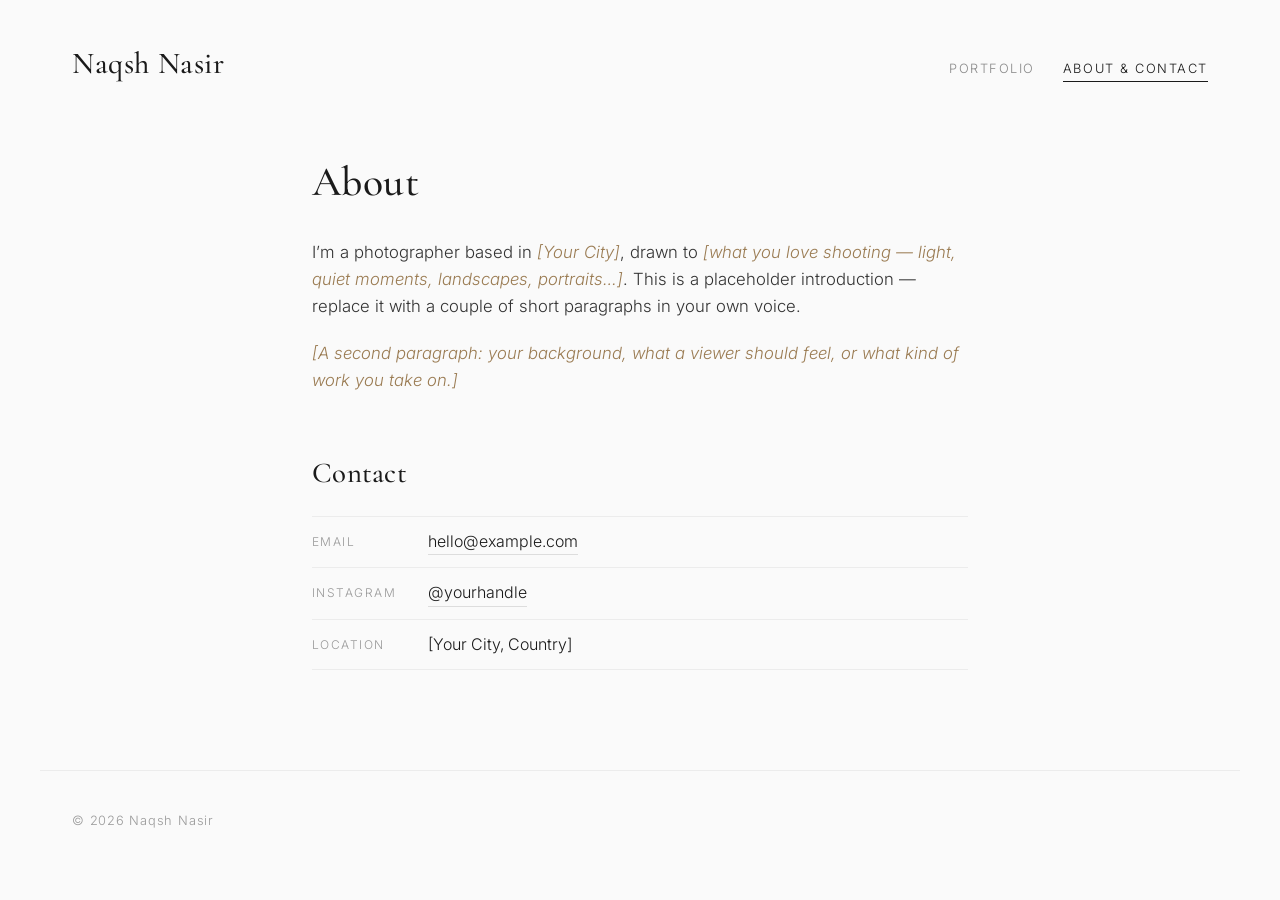
==== about.html @ 5d3107ed "Initial commit" ====
<!DOCTYPE html>
<html lang="en">
<head>
  <meta charset="UTF-8" />
  <meta name="viewport" content="width=device-width, initial-scale=1.0" />
  <title>Naqsh Nasir — About &amp; Contact</title>
  <meta name="description" content="About Naqsh Nasir and how to get in touch." />
  <link rel="preconnect" href="https://fonts.googleapis.com" />
  <link rel="preconnect" href="https://fonts.gstatic.com" crossorigin />
  <link href="https://fonts.googleapis.com/css2?family=Cormorant+Garamond:wght@400;500&family=Inter:wght@300;400;500&display=swap" rel="stylesheet" />
  <link rel="stylesheet" href="css/style.css" />
</head>
<body>
  <header class="site-header">
    <a class="wordmark" href="index.html">Naqsh&nbsp;Nasir</a>
    <nav class="nav">
      <a href="index.html">Portfolio</a>
      <a href="about.html" class="active">About &amp; Contact</a>
    </nav>
  </header>

  <main class="about">
    <section class="about-intro">
      <h1>About</h1>
      <!-- TODO: Replace with your own bio. -->
      <p>
        I’m a photographer based in <em>[Your City]</em>, drawn to
        <em>[what you love shooting — light, quiet moments, landscapes, portraits…]</em>.
        This is a placeholder introduction — replace it with a couple of short
        paragraphs in your own voice.
      </p>
      <p>
        <em>[A second paragraph: your background, what a viewer should feel,
        or what kind of work you take on.]</em>
      </p>
    </section>

    <section class="contact">
      <h2>Contact</h2>
      <ul class="contact-list">
        <!-- TODO: Fill in your real details. Delete any lines you don't want. -->
        <li><span class="contact-label">Email</span>
          <a href="mailto:hello@example.com">hello@example.com</a></li>
        <li><span class="contact-label">Instagram</span>
          <a href="https://instagram.com/yourhandle" target="_blank" rel="noopener">@yourhandle</a></li>
        <li><span class="contact-label">Location</span>
          <span>[Your City, Country]</span></li>
      </ul>
    </section>
  </main>

  <footer class="site-footer">
    <span>© <span id="year"></span> Naqsh Nasir</span>
  </footer>

  <script>document.getElementById('year').textContent = new Date().getFullYear();</script>
</body>
</html>
---- css/style.css ----
/* ---------- Reset & base ---------- */
*, *::before, *::after { box-sizing: border-box; }
html { -webkit-text-size-adjust: 100%; }
body {
  margin: 0;
  font-family: "Inter", system-ui, -apple-system, sans-serif;
  font-weight: 300;
  color: #1a1a1a;
  background: #fafafa;
  line-height: 1.6;
  -webkit-font-smoothing: antialiased;
}
a { color: inherit; text-decoration: none; }
img { display: block; max-width: 100%; }

/* ---------- Layout container ---------- */
.site-header,
.portfolio,
.about,
.site-footer { max-width: 1200px; margin: 0 auto; padding-left: 32px; padding-right: 32px; }

/* ---------- Header / nav ---------- */
.site-header {
  display: flex;
  align-items: baseline;
  justify-content: space-between;
  flex-wrap: wrap;
  gap: 12px 24px;
  padding-top: 40px;
  padding-bottom: 40px;
}
.wordmark {
  font-family: "Cormorant Garamond", Georgia, serif;
  font-size: 1.9rem;
  font-weight: 500;
  letter-spacing: 0.02em;
}
.nav { display: flex; gap: 28px; }
.nav a {
  font-size: 0.8rem;
  letter-spacing: 0.12em;
  text-transform: uppercase;
  color: #8a8a8a;
  padding-bottom: 2px;
  border-bottom: 1px solid transparent;
  transition: color 0.25s ease, border-color 0.25s ease;
}
.nav a:hover { color: #1a1a1a; }
.nav a.active { color: #1a1a1a; border-color: #1a1a1a; }

/* ---------- Portfolio / gallery (masonry via CSS columns) ---------- */
.portfolio { padding-bottom: 80px; min-height: 50vh; }
.gallery {
  column-count: 3;
  column-gap: 16px;
}
@media (max-width: 900px) { .gallery { column-count: 2; } }
@media (max-width: 560px) { .gallery { column-count: 1; } }

.gallery-item {
  break-inside: avoid;
  margin-bottom: 16px;
  cursor: zoom-in;
  overflow: hidden;
  background: #ececec;
}
.gallery-item img {
  width: 100%;
  height: auto;
  opacity: 0;
  transform: scale(1.01);
  transition: opacity 0.6s ease, transform 0.6s ease;
}
.gallery-item img.loaded { opacity: 1; transform: scale(1); }
.gallery-item:hover img.loaded { transform: scale(1.03); }

.gallery-loading,
.gallery-empty {
  text-align: center;
  color: #9a9a9a;
  font-size: 0.9rem;
  padding: 60px 0;
}

/* ---------- About page ---------- */
.about { padding-top: 20px; padding-bottom: 100px; max-width: 720px; }
.about h1, .about h2 {
  font-family: "Cormorant Garamond", Georgia, serif;
  font-weight: 500;
  letter-spacing: 0.01em;
}
.about h1 { font-size: 2.6rem; margin: 0 0 24px; }
.about h2 { font-size: 1.8rem; margin: 56px 0 20px; }
.about p { font-size: 1.05rem; color: #333; margin: 0 0 20px; }
.about em { color: #9a7b52; font-style: italic; } /* placeholder highlight */

.contact-list { list-style: none; margin: 0; padding: 0; }
.contact-list li {
  display: flex;
  gap: 16px;
  padding: 12px 0;
  border-top: 1px solid #ececec;
  font-size: 1rem;
}
.contact-list li:last-child { border-bottom: 1px solid #ececec; }
.contact-label {
  flex: 0 0 100px;
  color: #9a9a9a;
  font-size: 0.75rem;
  letter-spacing: 0.12em;
  text-transform: uppercase;
  padding-top: 3px;
}
.contact-list a { border-bottom: 1px solid #ddd; transition: border-color 0.25s ease; }
.contact-list a:hover { border-color: #1a1a1a; }

/* ---------- Footer ---------- */
.site-footer {
  padding-top: 40px;
  padding-bottom: 40px;
  border-top: 1px solid #ececec;
  color: #9a9a9a;
  font-size: 0.8rem;
  letter-spacing: 0.06em;
}

/* ---------- Lightbox ---------- */
.lightbox {
  position: fixed;
  inset: 0;
  z-index: 100;
  display: flex;
  align-items: center;
  justify-content: center;
  background: rgba(250, 250, 250, 0.98);
  padding: 5vh 6vw;
}
.lightbox[hidden] { display: none; }
.lightbox-img {
  max-width: 100%;
  max-height: 90vh;
  width: auto;
  height: auto;
  object-fit: contain;
  box-shadow: 0 20px 60px rgba(0,0,0,0.15);
}
.lightbox-caption {
  position: absolute;
  bottom: 24px;
  left: 0; right: 0;
  text-align: center;
  color: #6a6a6a;
  font-size: 0.85rem;
  letter-spacing: 0.04em;
}
.lightbox-close,
.lightbox-nav {
  position: absolute;
  background: none;
  border: none;
  color: #4a4a4a;
  cursor: pointer;
  line-height: 1;
  transition: color 0.2s ease;
}
.lightbox-close:hover,
.lightbox-nav:hover { color: #000; }
.lightbox-close { top: 24px; right: 32px; font-size: 2.4rem; }
.lightbox-nav { top: 50%; transform: translateY(-50%); font-size: 3rem; padding: 0 20px; }
.lightbox-prev { left: 8px; }
.lightbox-next { right: 8px; }

@media (max-width: 560px) {
  .site-header, .portfolio, .about, .site-footer { padding-left: 20px; padding-right: 20px; }
  .lightbox-nav { font-size: 2.2rem; padding: 0 8px; }
}

/* ---------- Optional dark preference (kept subtle) ---------- */
@media (prefers-color-scheme: dark) {
  body { background: #111; color: #eaeaea; }
  .nav a { color: #7a7a7a; }
  .nav a:hover, .nav a.active { color: #fff; }
  .nav a.active { border-color: #fff; }
  .gallery-item { background: #1c1c1c; }
  .about p { color: #cfcfcf; }
  .contact-list li, .contact-list li:last-child, .site-footer { border-color: #262626; }
  .contact-list a { border-color: #333; }
  .contact-list a:hover { border-color: #fff; }
  .lightbox { background: rgba(10,10,10,0.98); }
  .lightbox-caption { color: #9a9a9a; }
  .lightbox-close, .lightbox-nav { color: #aaa; }
  .lightbox-close:hover, .lightbox-nav:hover { color: #fff; }
}
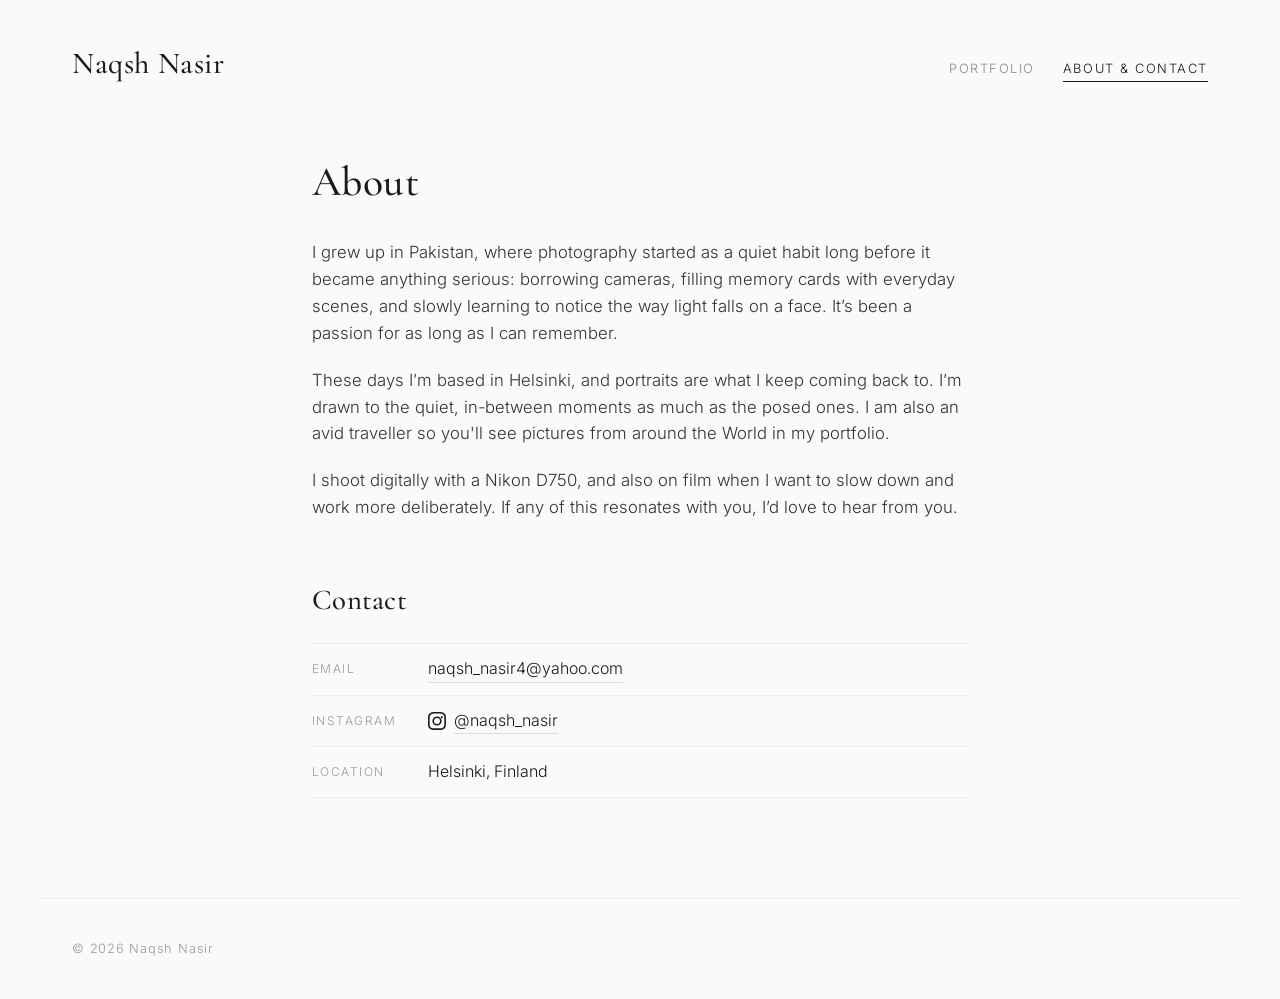
==== commit 1b3603fe: "adding bio" ====
--- a/about.html
+++ b/about.html
@@ -22,29 +22,38 @@
   <main class="about">
     <section class="about-intro">
       <h1>About</h1>
-      <!-- TODO: Replace with your own bio. -->
       <p>
-        I’m a photographer based in <em>[Your City]</em>, drawn to
-        <em>[what you love shooting — light, quiet moments, landscapes, portraits…]</em>.
-        This is a placeholder introduction — replace it with a couple of short
-        paragraphs in your own voice.
+        I grew up in Pakistan, where photography started as a quiet habit long
+        before it became anything serious: borrowing cameras, filling memory
+        cards with everyday scenes, and slowly learning to notice the way light
+        falls on a face. It’s been a passion for as long as I can remember.
       </p>
       <p>
-        <em>[A second paragraph: your background, what a viewer should feel,
-        or what kind of work you take on.]</em>
+        These days I’m based in Helsinki, and portraits are what I keep coming
+        back to. I’m drawn to the quiet, in-between moments as much as the posed
+        ones. I am also an avid traveller so you'll see pictures from around the World in my portfolio.
+      </p>
+      <p>
+        I shoot digitally with a Nikon D750, and also on film when I want to slow
+        down and work more deliberately. If any of this resonates with you, I’d
+        love to hear from you.
       </p>
     </section>
 
     <section class="contact">
       <h2>Contact</h2>
       <ul class="contact-list">
-        <!-- TODO: Fill in your real details. Delete any lines you don't want. -->
         <li><span class="contact-label">Email</span>
-          <a href="mailto:hello@example.com">hello@example.com</a></li>
+          <a href="mailto:naqsh_nasir4@yahoo.com">naqsh_nasir4@yahoo.com</a></li>
         <li><span class="contact-label">Instagram</span>
-          <a href="https://instagram.com/yourhandle" target="_blank" rel="noopener">@yourhandle</a></li>
+          <a class="ig-link" href="https://instagram.com/naqsh_nasir" target="_blank" rel="noopener">
+            <svg class="ig-icon" viewBox="0 0 24 24" width="18" height="18" aria-hidden="true" focusable="false">
+              <path fill="currentColor" d="M12 2.16c3.2 0 3.58.01 4.85.07 1.17.05 1.8.25 2.22.41.56.22.96.48 1.38.9.42.42.68.82.9 1.38.16.42.36 1.05.41 2.22.06 1.27.07 1.65.07 4.85s-.01 3.58-.07 4.85c-.05 1.17-.25 1.8-.41 2.22-.22.56-.48.96-.9 1.38-.42.42-.82.68-1.38.9-.42.16-1.05.36-2.22.41-1.27.06-1.65.07-4.85.07s-3.58-.01-4.85-.07c-1.17-.05-1.8-.25-2.22-.41-.56-.22-.96-.48-1.38-.9-.42-.42-.68-.82-.9-1.38-.16-.42-.36-1.05-.41-2.22-.06-1.27-.07-1.65-.07-4.85s.01-3.58.07-4.85c.05-1.17.25-1.8.41-2.22.22-.56.48-.96.9-1.38.42-.42.82-.68 1.38-.9.42-.16 1.05-.36 2.22-.41 1.27-.06 1.65-.07 4.85-.07M12 0C8.74 0 8.33.01 7.05.07 5.78.13 4.9.33 4.14.63c-.79.31-1.46.72-2.12 1.38C1.36 2.67.95 3.34.63 4.14.33 4.9.13 5.78.07 7.05.01 8.33 0 8.74 0 12s.01 3.67.07 4.95c.06 1.27.26 2.15.56 2.91.31.79.72 1.46 1.38 2.12.66.66 1.33 1.07 2.12 1.38.76.3 1.64.5 2.91.56C8.33 23.99 8.74 24 12 24s3.67-.01 4.95-.07c1.27-.06 2.15-.26 2.91-.56.79-.31 1.46-.72 2.12-1.38.66-.66 1.07-1.33 1.38-2.12.3-.76.5-1.64.56-2.91.06-1.28.07-1.69.07-4.95s-.01-3.67-.07-4.95c-.06-1.27-.26-2.15-.56-2.91-.31-.79-.72-1.46-1.38-2.12-.66-.66-1.33-1.07-2.12-1.38-.76-.3-1.64-.5-2.91-.56C15.67.01 15.26 0 12 0zm0 5.84A6.16 6.16 0 1 0 18.16 12 6.16 6.16 0 0 0 12 5.84zm0 10.16A4 4 0 1 1 16 12a4 4 0 0 1-4 4zm6.41-10.4a1.44 1.44 0 1 0 1.44 1.44 1.44 1.44 0 0 0-1.44-1.44z"/>
+            </svg>
+            <span>@naqsh_nasir</span>
+          </a></li>
         <li><span class="contact-label">Location</span>
-          <span>[Your City, Country]</span></li>
+          <span>Helsinki, Finland</span></li>
       </ul>
     </section>
   </main>
--- a/css/style.css
+++ b/css/style.css
@@ -113,6 +113,11 @@
 }
 .contact-list a { border-bottom: 1px solid #ddd; transition: border-color 0.25s ease; }
 .contact-list a:hover { border-color: #1a1a1a; }
+/* Instagram link: icon + handle, underline only under the text */
+.contact-list a.ig-link { display: inline-flex; align-items: center; gap: 8px; border-bottom: none; }
+.contact-list a.ig-link .ig-icon { flex: 0 0 auto; }
+.contact-list a.ig-link span { border-bottom: 1px solid #ddd; transition: border-color 0.25s ease; }
+.contact-list a.ig-link:hover span { border-color: #1a1a1a; }
 
 /* ---------- Footer ---------- */
 .site-footer {
@@ -186,6 +191,9 @@
   .contact-list li, .contact-list li:last-child, .site-footer { border-color: #262626; }
   .contact-list a { border-color: #333; }
   .contact-list a:hover { border-color: #fff; }
+  .contact-list a.ig-link { border-color: transparent; }
+  .contact-list a.ig-link span { border-color: #333; }
+  .contact-list a.ig-link:hover span { border-color: #fff; }
   .lightbox { background: rgba(10,10,10,0.98); }
   .lightbox-caption { color: #9a9a9a; }
   .lightbox-close, .lightbox-nav { color: #aaa; }
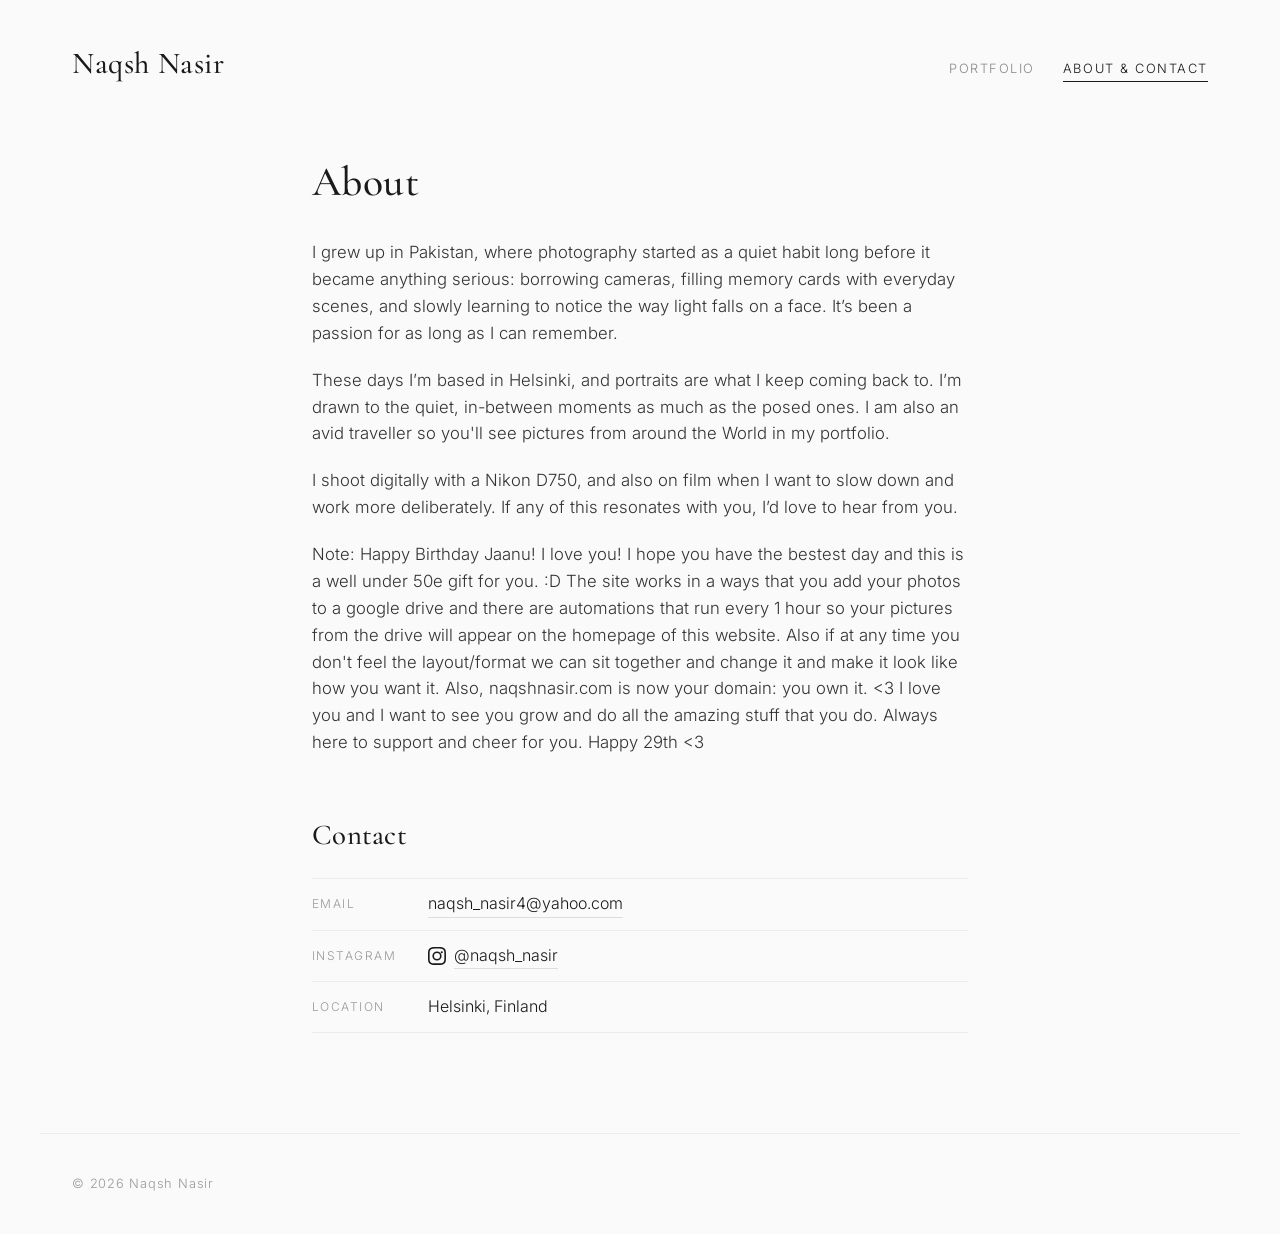
==== commit 20629d6c: "adding birthday note" ====
--- a/about.html
+++ b/about.html
@@ -38,6 +38,14 @@
         down and work more deliberately. If any of this resonates with you, I’d
         love to hear from you.
       </p>
+      <p>
+        Note: Happy Birthday Jaanu! I love you! I hope you have the bestest day and this is a well under 50e gift for you. :D The site works in a ways
+        that you add your photos to a google drive and there are automations that run every 1 hour so your pictures from the drive will appear on the homepage 
+        of this website. Also if at any time you don't feel the layout/format we can sit together and change it and make it look like how you want it. Also, 
+        naqshnasir.com is now your domain: you own it. <3 
+
+        I love you and I want to see you grow and do all the amazing stuff that you do. Always here to support and cheer for you. Happy 29th <3 
+      </p>
     </section>
 
     <section class="contact">
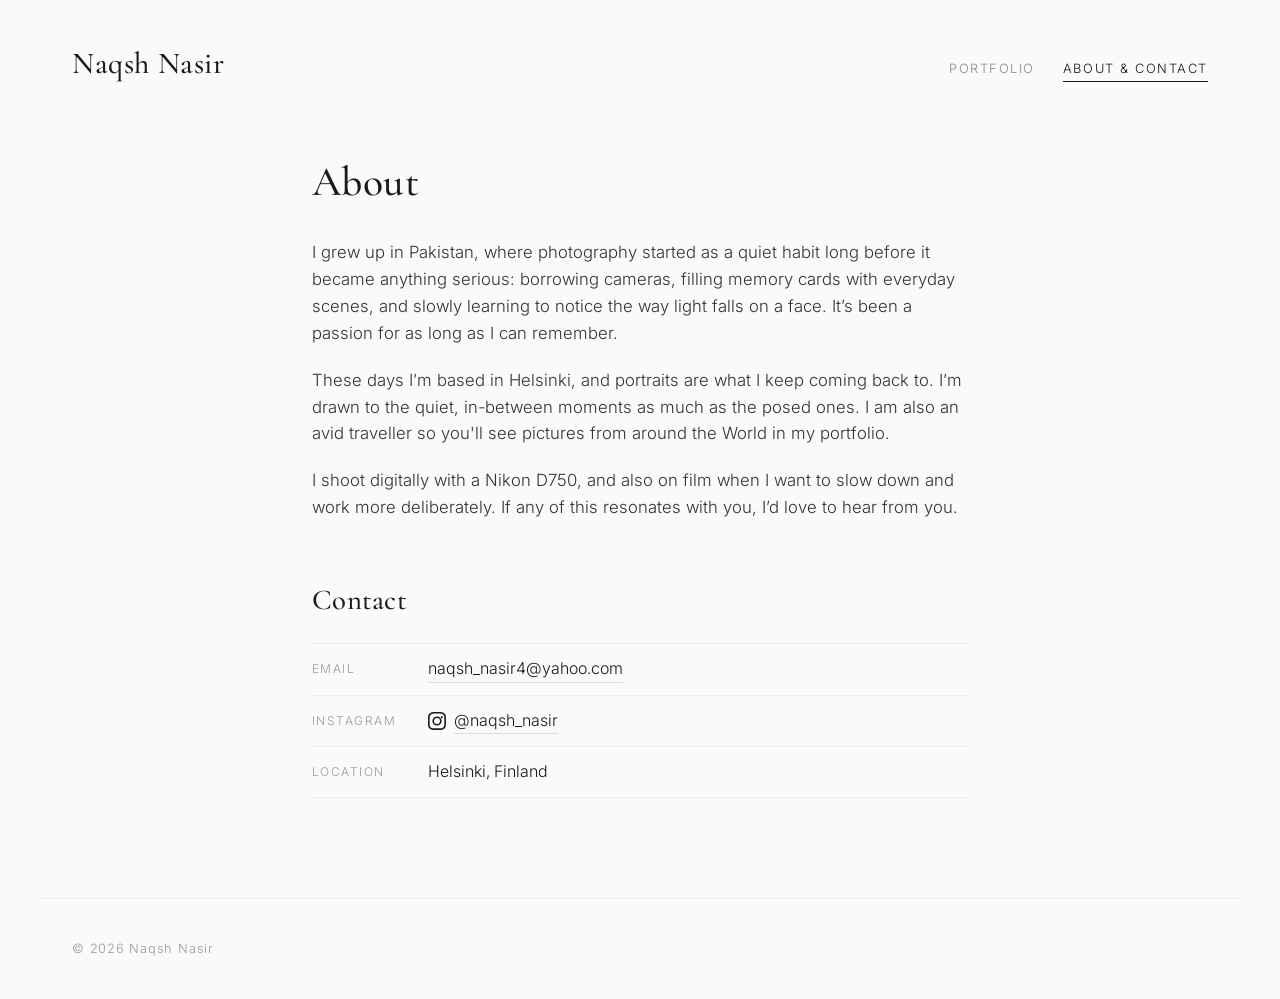
==== commit b4c19d70: "removing birthday note" ====
--- a/about.html
+++ b/about.html
@@ -38,14 +38,6 @@
         down and work more deliberately. If any of this resonates with you, I’d
         love to hear from you.
       </p>
-      <p>
-        Note: Happy Birthday Jaanu! I love you! I hope you have the bestest day and this is a well under 50e gift for you. :D The site works in a ways
-        that you add your photos to a google drive and there are automations that run every 1 hour so your pictures from the drive will appear on the homepage 
-        of this website. Also if at any time you don't feel the layout/format we can sit together and change it and make it look like how you want it. Also, 
-        naqshnasir.com is now your domain: you own it. <3 
-
-        I love you and I want to see you grow and do all the amazing stuff that you do. Always here to support and cheer for you. Happy 29th <3 
-      </p>
     </section>
 
     <section class="contact">
